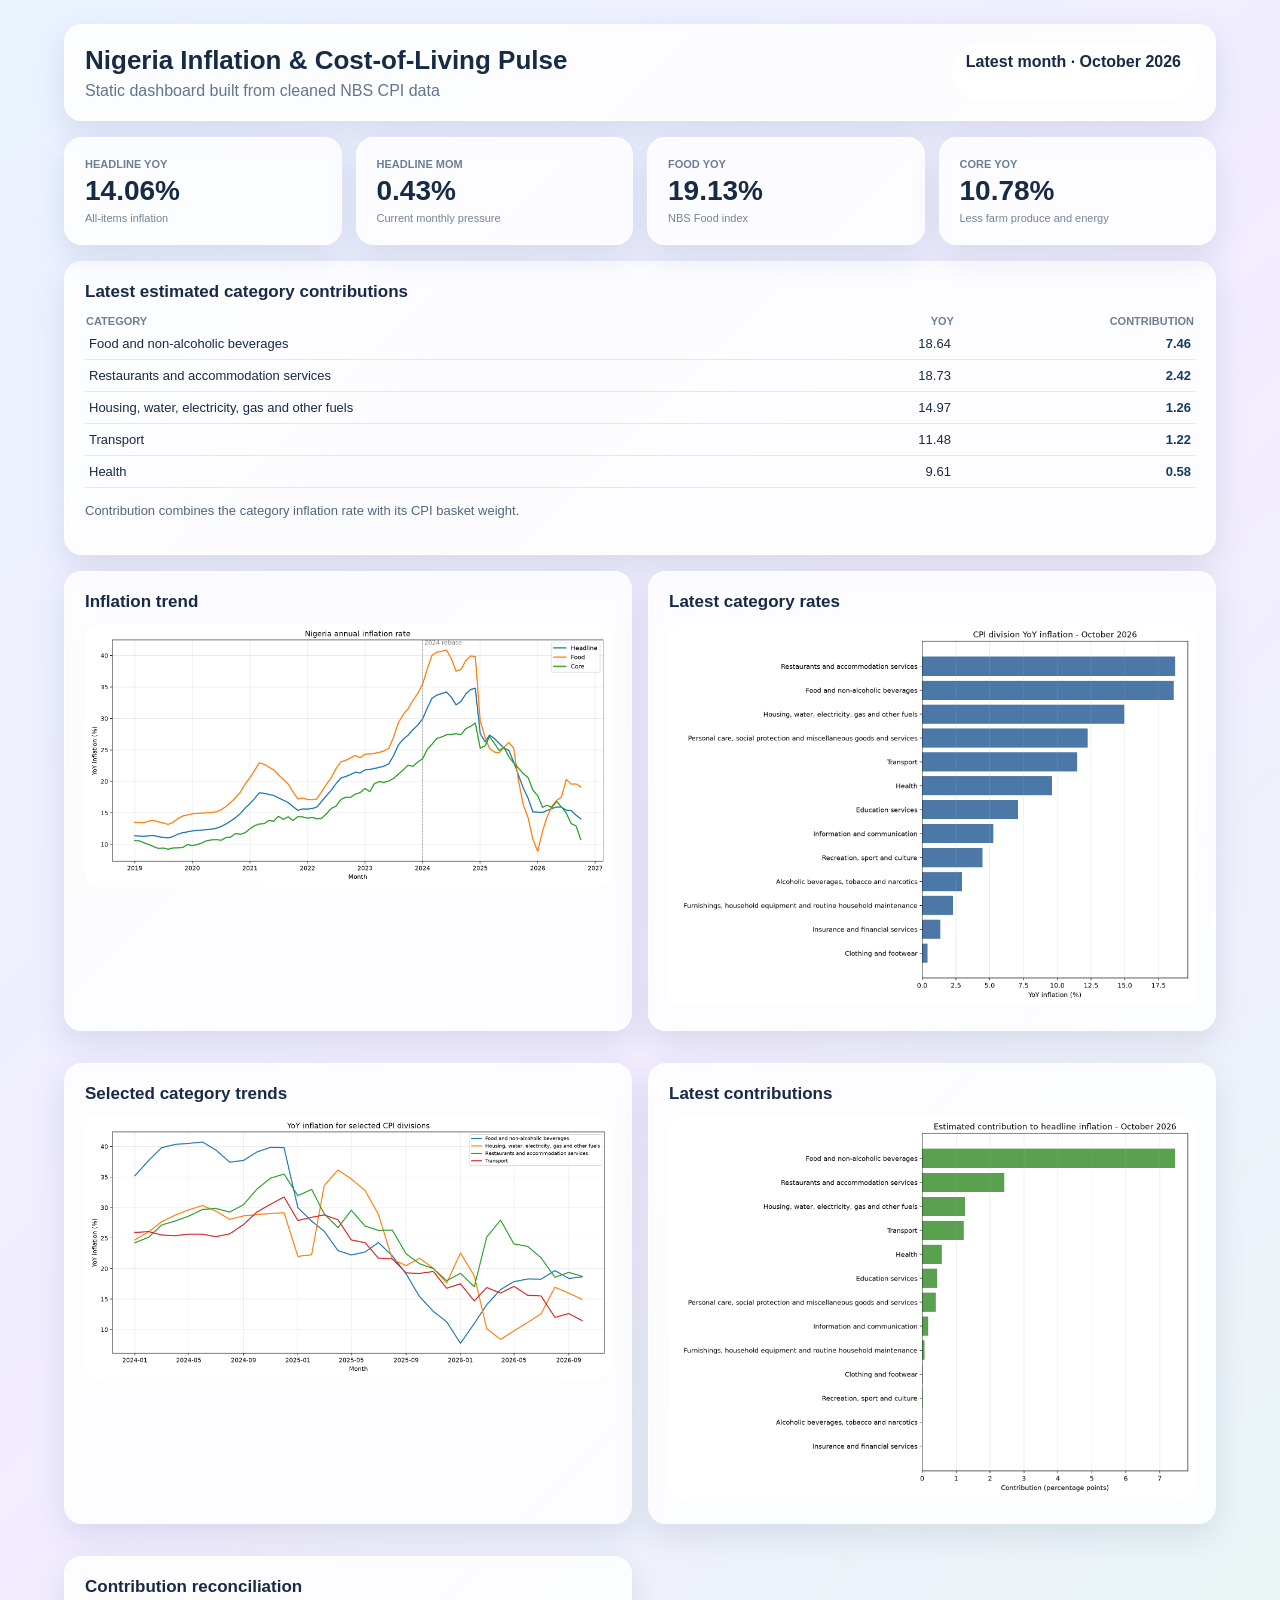
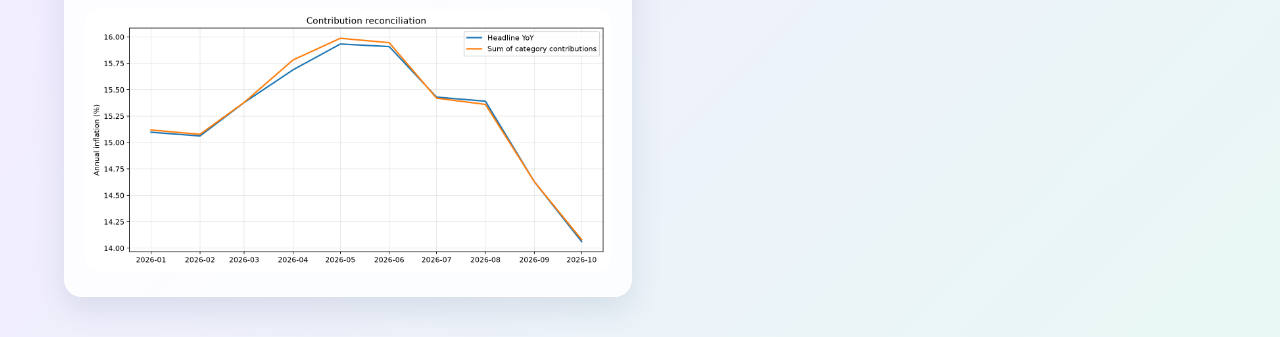
==== docs/index.html @ 459fc546 "Add static dashboard and finalize memo objectives" ====
<!doctype html>
<html lang="en">
<head>
<meta charset="utf-8">
<meta name="viewport" content="width=device-width, initial-scale=1">
<title>Nigeria Inflation &amp; Cost-of-Living Pulse — Dashboard</title>
<style>
* { box-sizing: border-box; }
body {
  margin: 0;
  font-family: Segoe UI, Arial, sans-serif;
  color: #172b45;
  background: linear-gradient(135deg, #eaf2ff, #f2ecff 50%, #e8f8f4);
}
.dashboard { max-width: 1200px; margin: 0 auto; padding: 24px; }
.card {
  background: rgba(255,255,255,.82);
  border: 1px solid rgba(255,255,255,.95);
  border-radius: 18px;
  padding: 20px;
  box-shadow: 0 12px 30px rgba(40,70,110,.12);
  margin-bottom: 16px;
}
.header { display: flex; justify-content: space-between; gap: 16px; flex-wrap: wrap; }
h1 { margin: 0; font-size: 26px; }
.subtitle { margin-top: 6px; color: #61758d; }
.pill { padding: 8px 14px; border-radius: 999px; background: white; font-weight: 700; }
.kpis { display: grid; grid-template-columns: repeat(4, 1fr); gap: 14px; }
.kpi .label { font-size: 11px; text-transform: uppercase; color: #6c7f94; font-weight: 800; }
.kpi .value { font-size: 28px; font-weight: 800; margin-top: 5px; }
.kpi .sub { font-size: 11px; color: #71849a; margin-top: 5px; }
.grid { display: grid; grid-template-columns: 1fr 1fr; gap: 16px; }
h2 { margin: 0 0 12px; font-size: 17px; }
img { width: 100%; height: auto; border-radius: 12px; }
table { width: 100%; border-collapse: collapse; font-size: 13px; }
th { text-align: left; font-size: 11px; text-transform: uppercase; color: #6c7f94; }
td { padding: 8px 4px; border-bottom: 1px solid #dfe8f2; }
.num { text-align: right; white-space: nowrap; }
.strong { font-weight: 800; color: #123f61; }
.note { font-size: 13px; color: #52677f; line-height: 1.5; }
@media (max-width: 800px) {
  .kpis, .grid { grid-template-columns: 1fr; }
}
</style>
</head>
<body>
<div class="dashboard">
  <header class="card header">
    <div>
      <h1>Nigeria Inflation &amp; Cost-of-Living Pulse</h1>
      <div class="subtitle">Static dashboard built from cleaned NBS CPI data</div>
    </div>
    <div class="pill">Latest month · October 2026</div>
  </header>

  <section class="kpis">
    <div class="card kpi">
      <div class="label">Headline YoY</div>
      <div class="value">14.06%</div>
      <div class="sub">All-items inflation</div>
    </div>
    <div class="card kpi">
      <div class="label">Headline MoM</div>
      <div class="value">0.43%</div>
      <div class="sub">Current monthly pressure</div>
    </div>
    <div class="card kpi">
      <div class="label">Food YoY</div>
      <div class="value">19.13%</div>
      <div class="sub">NBS Food index</div>
    </div>
    <div class="card kpi">
      <div class="label">Core YoY</div>
      <div class="value">10.78%</div>
      <div class="sub">Less farm produce and energy</div>
    </div>
  </section>

  <section class="card">
    <h2>Latest estimated category contributions</h2>
    <table>
      <thead>
        <tr><th>Category</th><th class="num">YoY</th><th class="num">Contribution</th></tr>
      </thead>
      <tbody><tr><td>Food and non-alcoholic beverages</td><td class='num'>18.64</td><td class='num strong'>7.46</td></tr><tr><td>Restaurants and accommodation services</td><td class='num'>18.73</td><td class='num strong'>2.42</td></tr><tr><td>Housing, water, electricity, gas and other fuels</td><td class='num'>14.97</td><td class='num strong'>1.26</td></tr><tr><td>Transport</td><td class='num'>11.48</td><td class='num strong'>1.22</td></tr><tr><td>Health</td><td class='num'>9.61</td><td class='num strong'>0.58</td></tr></tbody>
    </table>
    <p class="note">Contribution combines the category inflation rate with its CPI basket weight.</p>
  </section>

  <section class="grid">
    <div class="card"><h2>Inflation trend</h2><img src="inflation_trends.png" alt="Inflation trend"></div>
    <div class="card"><h2>Latest category rates</h2><img src="category_yoy_latest.png" alt="Latest category rates"></div>
    <div class="card"><h2>Selected category trends</h2><img src="key_category_trends.png" alt="Selected category trends"></div>
    <div class="card"><h2>Latest contributions</h2><img src="weighted_contribution_latest.png" alt="Latest contributions"></div>
    <div class="card"><h2>Contribution reconciliation</h2><img src="contribution_reconciliation.png" alt="Contribution reconciliation"></div>
  </section>
</div>
</body>
</html>
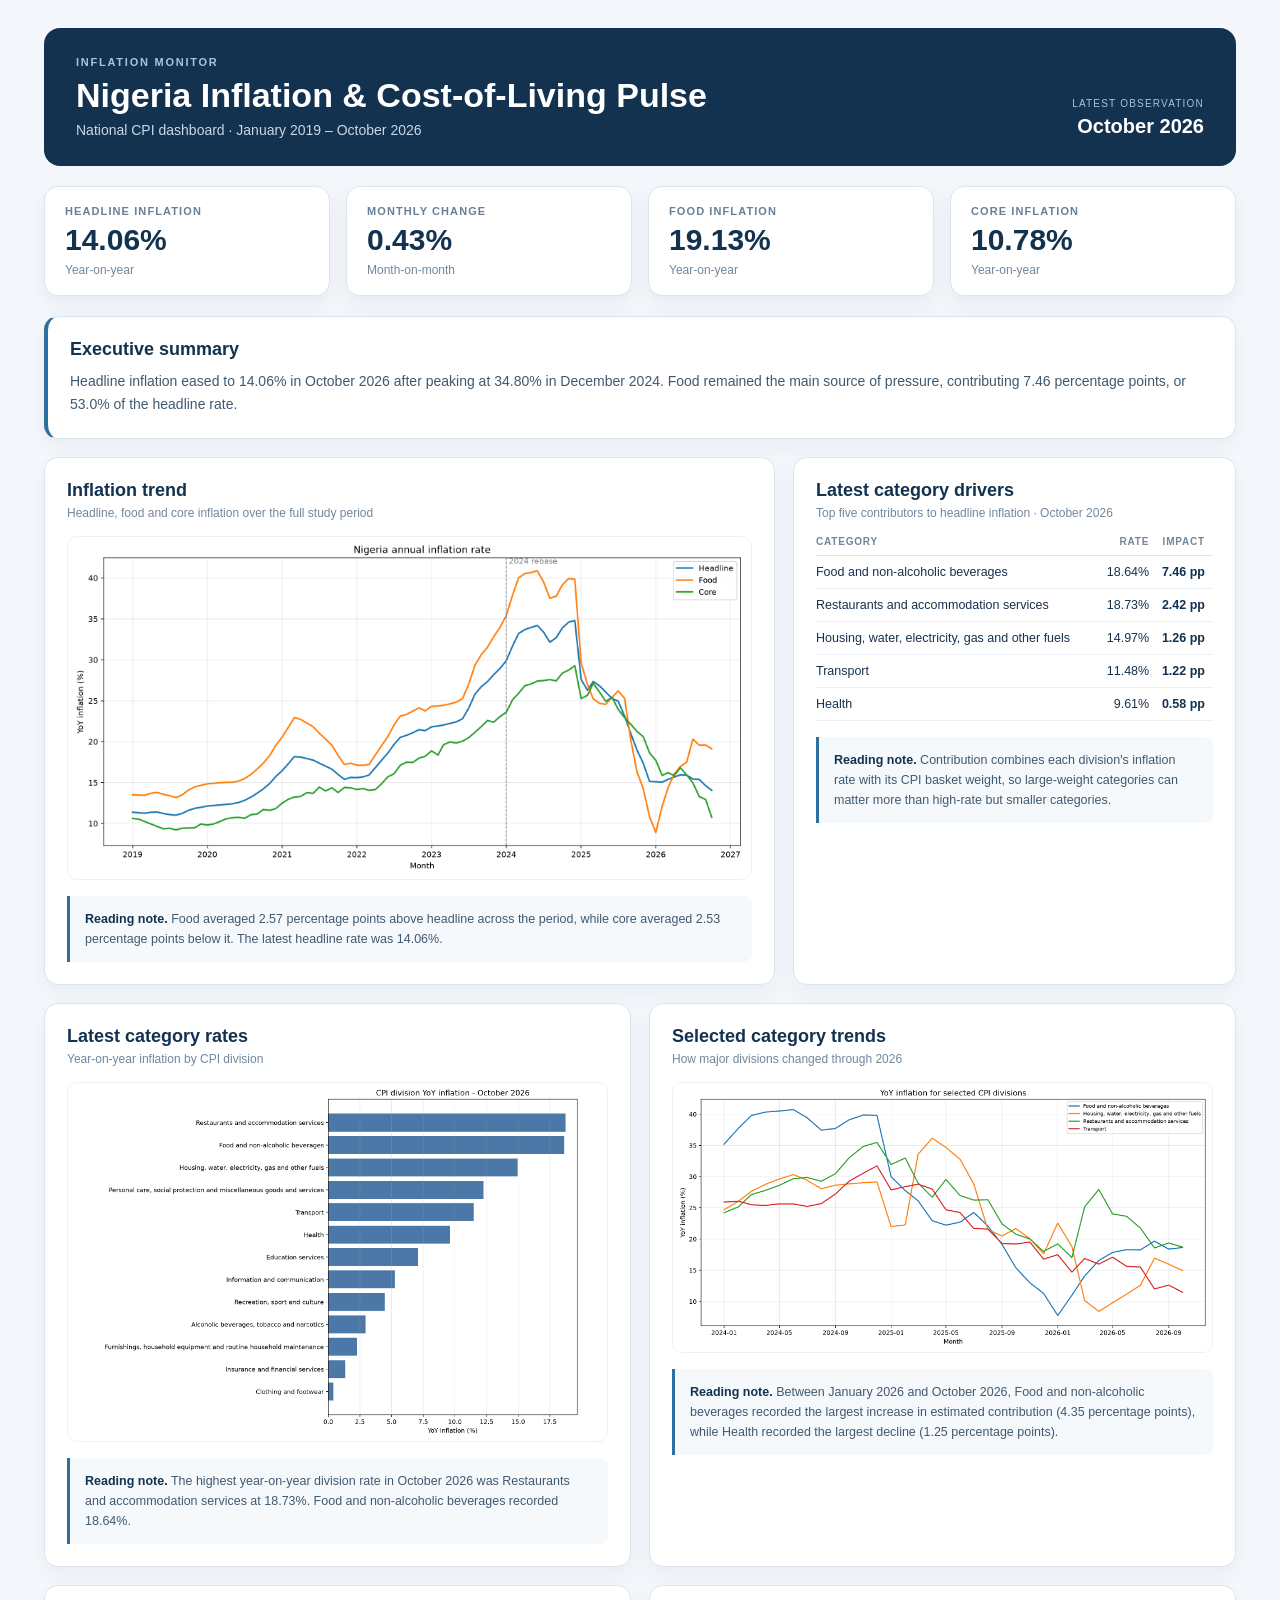
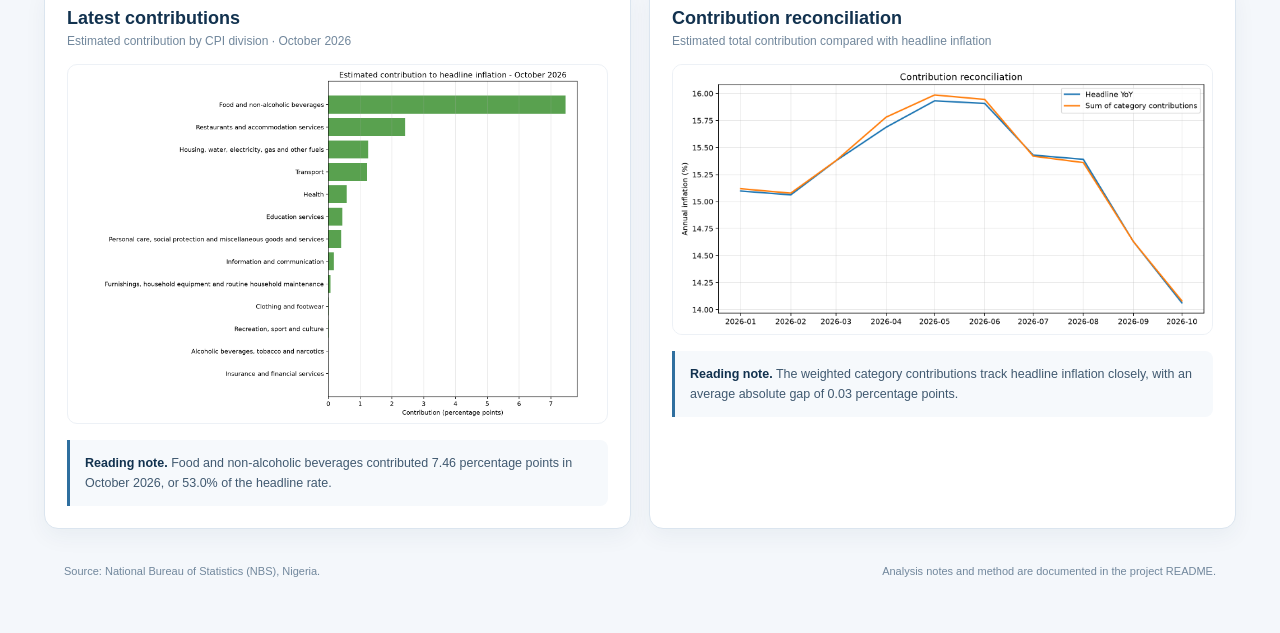
==== commit ade31b17: "Redesign dashboard layout and notes" ====
--- a/docs/index.html
+++ b/docs/index.html
@@ -9,91 +9,216 @@
 body {
   margin: 0;
   font-family: Segoe UI, Arial, sans-serif;
-  color: #172b45;
-  background: linear-gradient(135deg, #eaf2ff, #f2ecff 50%, #e8f8f4);
-}
-.dashboard { max-width: 1200px; margin: 0 auto; padding: 24px; }
-.card {
-  background: rgba(255,255,255,.82);
-  border: 1px solid rgba(255,255,255,.95);
-  border-radius: 18px;
-  padding: 20px;
-  box-shadow: 0 12px 30px rgba(40,70,110,.12);
-  margin-bottom: 16px;
-}
-.header { display: flex; justify-content: space-between; gap: 16px; flex-wrap: wrap; }
-h1 { margin: 0; font-size: 26px; }
-.subtitle { margin-top: 6px; color: #61758d; }
-.pill { padding: 8px 14px; border-radius: 999px; background: white; font-weight: 700; }
-.kpis { display: grid; grid-template-columns: repeat(4, 1fr); gap: 14px; }
-.kpi .label { font-size: 11px; text-transform: uppercase; color: #6c7f94; font-weight: 800; }
-.kpi .value { font-size: 28px; font-weight: 800; margin-top: 5px; }
-.kpi .sub { font-size: 11px; color: #71849a; margin-top: 5px; }
-.grid { display: grid; grid-template-columns: 1fr 1fr; gap: 16px; }
-h2 { margin: 0 0 12px; font-size: 17px; }
-img { width: 100%; height: auto; border-radius: 12px; }
-table { width: 100%; border-collapse: collapse; font-size: 13px; }
-th { text-align: left; font-size: 11px; text-transform: uppercase; color: #6c7f94; }
-td { padding: 8px 4px; border-bottom: 1px solid #dfe8f2; }
+  color: #17324d;
+  background: #f4f7fb;
+}
+.dashboard { max-width: 1240px; margin: 0 auto; padding: 28px 24px 40px; }
+.hero {
+  background: #12324f;
+  color: #fff;
+  border-radius: 16px;
+  padding: 28px 32px;
+  display: flex;
+  align-items: flex-end;
+  justify-content: space-between;
+  gap: 24px;
+}
+.eyebrow {
+  font-size: 11px;
+  letter-spacing: .16em;
+  text-transform: uppercase;
+  color: #a8c4dc;
+  font-weight: 700;
+}
+.hero h1 { margin: 8px 0 7px; font-size: clamp(24px, 3vw, 34px); line-height: 1.15; }
+.hero p { margin: 0; color: #c7d8e8; font-size: 14px; }
+.period { text-align: right; min-width: 170px; }
+.period span { display: block; font-size: 10px; letter-spacing: .12em; text-transform: uppercase; color: #a8c4dc; }
+.period strong { display: block; margin-top: 6px; font-size: 20px; }
+.kpis {
+  display: grid;
+  grid-template-columns: repeat(4, minmax(0, 1fr));
+  gap: 16px;
+  margin: 20px 0;
+}
+.kpi {
+  background: #fff;
+  border: 1px solid #dbe5ef;
+  border-radius: 14px;
+  padding: 18px 20px;
+  box-shadow: 0 8px 22px rgba(18, 50, 79, .06);
+}
+.kpi .label { font-size: 11px; letter-spacing: .1em; text-transform: uppercase; color: #678096; font-weight: 800; }
+.kpi .value { margin-top: 8px; font-size: 30px; font-weight: 800; color: #12324f; line-height: 1; }
+.kpi .meta { display: block; margin-top: 8px; color: #71879c; font-size: 12px; }
+.panel {
+  background: #fff;
+  border: 1px solid #dbe5ef;
+  border-radius: 14px;
+  padding: 22px;
+  box-shadow: 0 8px 22px rgba(18, 50, 79, .05);
+}
+.panel h2 { margin: 0; font-size: 18px; color: #12324f; }
+.kicker { margin: 5px 0 16px; color: #71879c; font-size: 12px; }
+.summary { margin-bottom: 18px; border-left: 4px solid #2f6f9f; }
+.summary p { margin: 10px 0 0; font-size: 14px; line-height: 1.65; color: #405970; }
+.main-grid, .chart-grid { display: grid; gap: 18px; }
+.main-grid { grid-template-columns: minmax(0, 1.65fr) minmax(320px, 1fr); align-items: stretch; }
+.chart-grid { grid-template-columns: repeat(2, minmax(0, 1fr)); margin-top: 18px; }
+.chart img {
+  display: block;
+  width: 100%;
+  max-height: 360px;
+  object-fit: contain;
+  background: #fff;
+  border: 1px solid #edf1f6;
+  border-radius: 10px;
+}
+.primary .chart img { max-height: 430px; }
+.writeup {
+  margin-top: 16px;
+  padding: 13px 15px;
+  border-left: 3px solid #2f6f9f;
+  background: #f6f9fc;
+  color: #405970;
+  font-size: 12.5px;
+  line-height: 1.6;
+  border-radius: 0 8px 8px 0;
+}
+.writeup strong { color: #12324f; }
+table { width: 100%; border-collapse: collapse; font-size: 12.5px; }
+th {
+  text-align: left;
+  font-size: 10px;
+  letter-spacing: .08em;
+  text-transform: uppercase;
+  color: #71879c;
+  padding: 0 8px 8px 0;
+  border-bottom: 1px solid #dbe5ef;
+}
+td { padding: 9px 8px 9px 0; border-bottom: 1px solid #edf1f6; vertical-align: top; }
 .num { text-align: right; white-space: nowrap; }
-.strong { font-weight: 800; color: #123f61; }
-.note { font-size: 13px; color: #52677f; line-height: 1.5; }
-@media (max-width: 800px) {
-  .kpis, .grid { grid-template-columns: 1fr; }
+.strong { font-weight: 800; color: #12324f; }
+footer {
+  margin-top: 20px;
+  padding: 16px 20px;
+  display: flex;
+  justify-content: space-between;
+  gap: 16px;
+  flex-wrap: wrap;
+  color: #71879c;
+  font-size: 11px;
+}
+@media (max-width: 980px) {
+  .kpis { grid-template-columns: repeat(2, minmax(0, 1fr)); }
+  .main-grid, .chart-grid { grid-template-columns: 1fr; }
+}
+@media (max-width: 620px) {
+  .dashboard { padding: 16px 12px 28px; }
+  .hero { align-items: flex-start; flex-direction: column; padding: 22px; }
+  .period { text-align: left; }
+  .kpis { grid-template-columns: 1fr; }
+  .panel { padding: 18px; }
 }
 </style>
 </head>
 <body>
 <div class="dashboard">
-  <header class="card header">
+  <header class="hero">
     <div>
+      <div class="eyebrow">Inflation monitor</div>
       <h1>Nigeria Inflation &amp; Cost-of-Living Pulse</h1>
-      <div class="subtitle">Static dashboard built from cleaned NBS CPI data</div>
-    </div>
-    <div class="pill">Latest month · October 2026</div>
+      <p>National CPI dashboard · January 2019 – October 2026</p>
+    </div>
+    <div class="period">
+      <span>Latest observation</span>
+      <strong>October 2026</strong>
+    </div>
   </header>
 
   <section class="kpis">
-    <div class="card kpi">
-      <div class="label">Headline YoY</div>
+    <div class="kpi">
+      <div class="label">Headline inflation</div>
       <div class="value">14.06%</div>
-      <div class="sub">All-items inflation</div>
-    </div>
-    <div class="card kpi">
-      <div class="label">Headline MoM</div>
+      <span class="meta">Year-on-year</span>
+    </div>
+    <div class="kpi">
+      <div class="label">Monthly change</div>
       <div class="value">0.43%</div>
-      <div class="sub">Current monthly pressure</div>
-    </div>
-    <div class="card kpi">
-      <div class="label">Food YoY</div>
+      <span class="meta">Month-on-month</span>
+    </div>
+    <div class="kpi">
+      <div class="label">Food inflation</div>
       <div class="value">19.13%</div>
-      <div class="sub">NBS Food index</div>
-    </div>
-    <div class="card kpi">
-      <div class="label">Core YoY</div>
+      <span class="meta">Year-on-year</span>
+    </div>
+    <div class="kpi">
+      <div class="label">Core inflation</div>
       <div class="value">10.78%</div>
-      <div class="sub">Less farm produce and energy</div>
+      <span class="meta">Year-on-year</span>
     </div>
   </section>
 
-  <section class="card">
-    <h2>Latest estimated category contributions</h2>
-    <table>
-      <thead>
-        <tr><th>Category</th><th class="num">YoY</th><th class="num">Contribution</th></tr>
-      </thead>
-      <tbody><tr><td>Food and non-alcoholic beverages</td><td class='num'>18.64</td><td class='num strong'>7.46</td></tr><tr><td>Restaurants and accommodation services</td><td class='num'>18.73</td><td class='num strong'>2.42</td></tr><tr><td>Housing, water, electricity, gas and other fuels</td><td class='num'>14.97</td><td class='num strong'>1.26</td></tr><tr><td>Transport</td><td class='num'>11.48</td><td class='num strong'>1.22</td></tr><tr><td>Health</td><td class='num'>9.61</td><td class='num strong'>0.58</td></tr></tbody>
-    </table>
-    <p class="note">Contribution combines the category inflation rate with its CPI basket weight.</p>
+  <section class="panel summary">
+    <h2>Executive summary</h2>
+    <p>Headline inflation eased to 14.06% in October 2026 after peaking at 34.80% in December 2024. Food remained the main source of pressure, contributing 7.46 percentage points, or 53.0% of the headline rate.</p>
   </section>
 
-  <section class="grid">
-    <div class="card"><h2>Inflation trend</h2><img src="inflation_trends.png" alt="Inflation trend"></div>
-    <div class="card"><h2>Latest category rates</h2><img src="category_yoy_latest.png" alt="Latest category rates"></div>
-    <div class="card"><h2>Selected category trends</h2><img src="key_category_trends.png" alt="Selected category trends"></div>
-    <div class="card"><h2>Latest contributions</h2><img src="weighted_contribution_latest.png" alt="Latest contributions"></div>
-    <div class="card"><h2>Contribution reconciliation</h2><img src="contribution_reconciliation.png" alt="Contribution reconciliation"></div>
-  </section>
+  <div class="main-grid">
+    <section class="panel primary">
+      <h2>Inflation trend</h2>
+      <p class="kicker">Headline, food and core inflation over the full study period</p>
+      <div class="chart"><img src="inflation_trends.png" alt="Headline, food and core inflation trend"></div>
+      <div class="writeup"><strong>Reading note.</strong> Food averaged 2.57 percentage points above headline across the period, while core averaged 2.53 percentage points below it. The latest headline rate was 14.06%.</div>
+    </section>
+
+    <section class="panel">
+      <h2>Latest category drivers</h2>
+      <p class="kicker">Top five contributors to headline inflation · October 2026</p>
+      <table>
+        <thead>
+          <tr><th>Category</th><th class="num">Rate</th><th class="num">Impact</th></tr>
+        </thead>
+        <tbody><tr><td>Food and non-alcoholic beverages</td><td class='num'>18.64%</td><td class='num strong'>7.46 pp</td></tr><tr><td>Restaurants and accommodation services</td><td class='num'>18.73%</td><td class='num strong'>2.42 pp</td></tr><tr><td>Housing, water, electricity, gas and other fuels</td><td class='num'>14.97%</td><td class='num strong'>1.26 pp</td></tr><tr><td>Transport</td><td class='num'>11.48%</td><td class='num strong'>1.22 pp</td></tr><tr><td>Health</td><td class='num'>9.61%</td><td class='num strong'>0.58 pp</td></tr></tbody>
+      </table>
+      <div class="writeup"><strong>Reading note.</strong> Contribution combines each division&#x27;s inflation rate with its CPI basket weight, so large-weight categories can matter more than high-rate but smaller categories.</div>
+    </section>
+  </div>
+
+  <div class="chart-grid">
+    <section class="panel">
+      <h2>Latest category rates</h2>
+      <p class="kicker">Year-on-year inflation by CPI division</p>
+      <div class="chart"><img src="category_yoy_latest.png" alt="Latest CPI division inflation rates"></div>
+      <div class="writeup"><strong>Reading note.</strong> The highest year-on-year division rate in October 2026 was Restaurants and accommodation services at 18.73%. Food and non-alcoholic beverages recorded 18.64%.</div>
+    </section>
+
+    <section class="panel">
+      <h2>Selected category trends</h2>
+      <p class="kicker">How major divisions changed through 2026</p>
+      <div class="chart"><img src="key_category_trends.png" alt="Selected CPI division trends"></div>
+      <div class="writeup"><strong>Reading note.</strong> Between January 2026 and October 2026, Food and non-alcoholic beverages recorded the largest increase in estimated contribution (4.35 percentage points), while Health recorded the largest decline (1.25 percentage points).</div>
+    </section>
+
+    <section class="panel">
+      <h2>Latest contributions</h2>
+      <p class="kicker">Estimated contribution by CPI division · October 2026</p>
+      <div class="chart"><img src="weighted_contribution_latest.png" alt="Estimated category contributions"></div>
+      <div class="writeup"><strong>Reading note.</strong> Food and non-alcoholic beverages contributed 7.46 percentage points in October 2026, or 53.0% of the headline rate.</div>
+    </section>
+
+    <section class="panel">
+      <h2>Contribution reconciliation</h2>
+      <p class="kicker">Estimated total contribution compared with headline inflation</p>
+      <div class="chart"><img src="contribution_reconciliation.png" alt="Contribution reconciliation"></div>
+      <div class="writeup"><strong>Reading note.</strong> The weighted category contributions track headline inflation closely, with an average absolute gap of 0.03 percentage points.</div>
+    </section>
+  </div>
+
+  <footer>
+    <span>Source: National Bureau of Statistics (NBS), Nigeria.</span>
+    <span>Analysis notes and method are documented in the project README.</span>
+  </footer>
 </div>
 </body>
 </html>
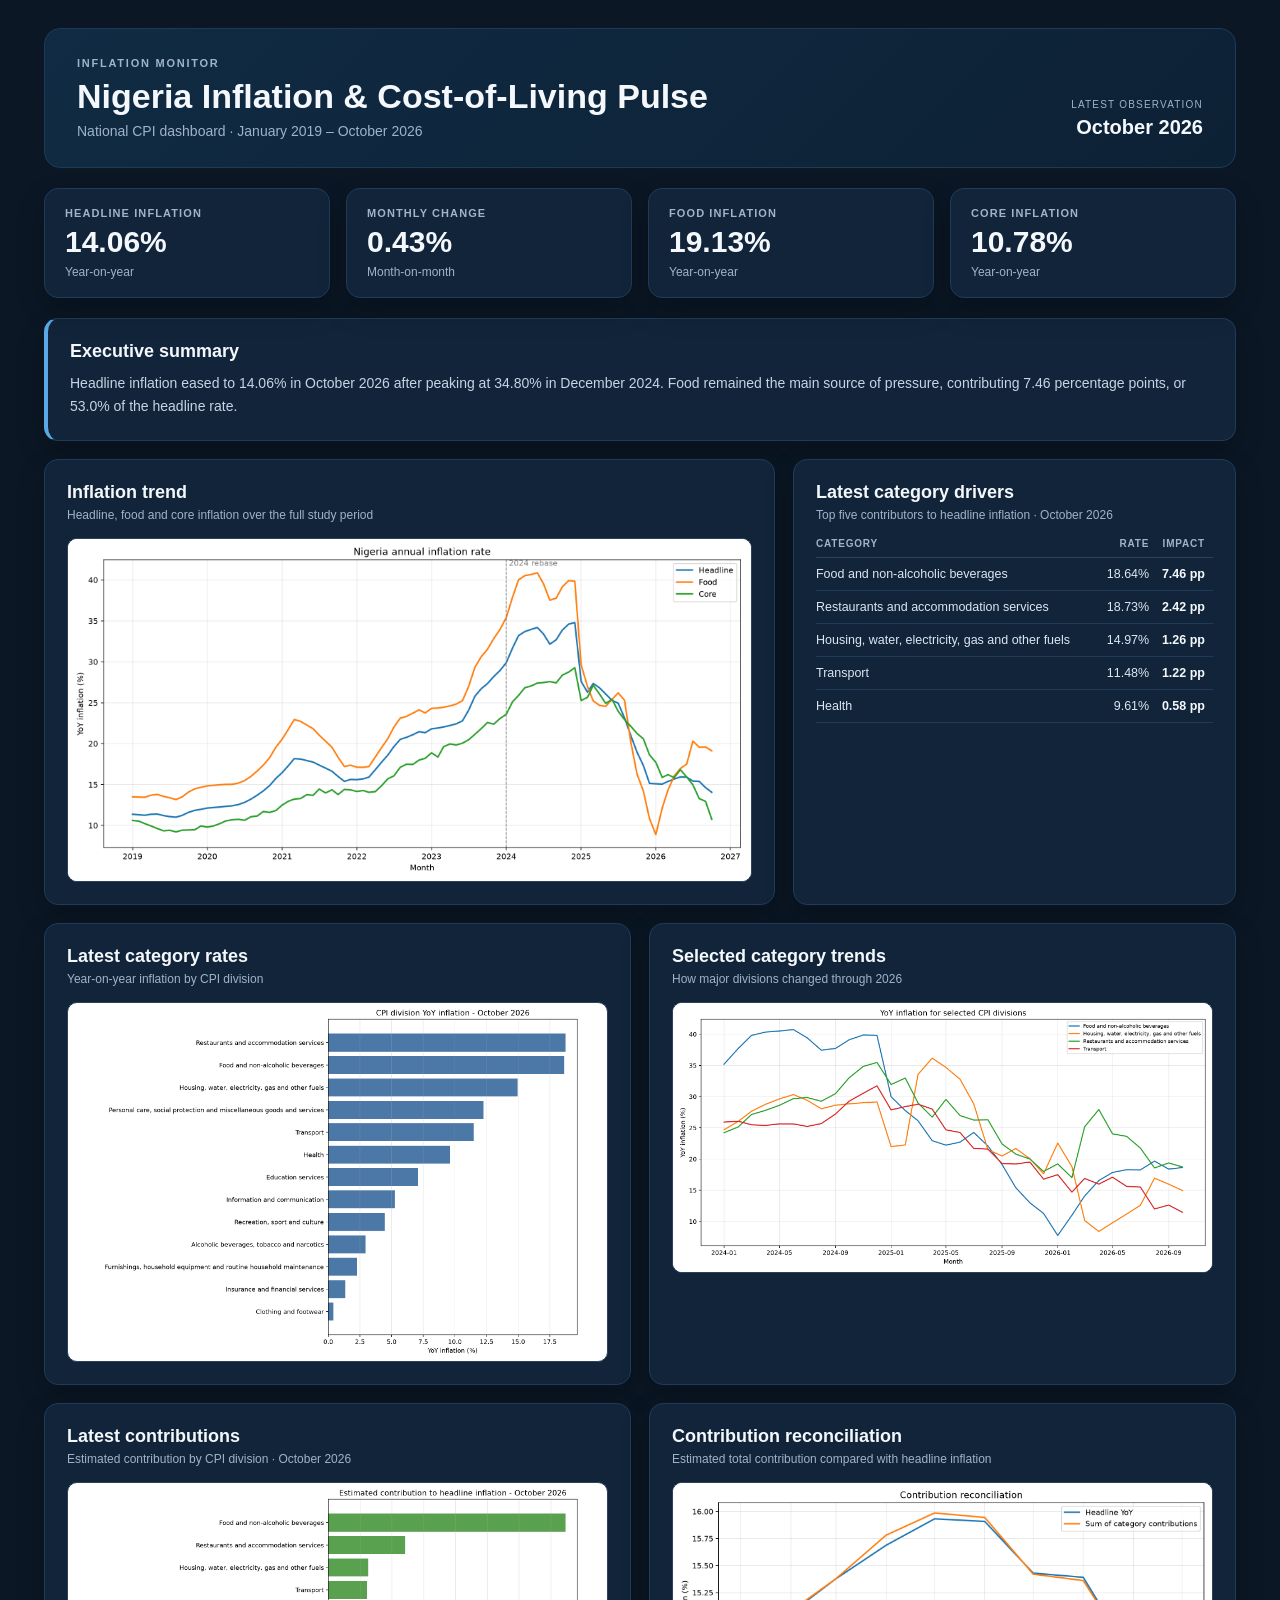
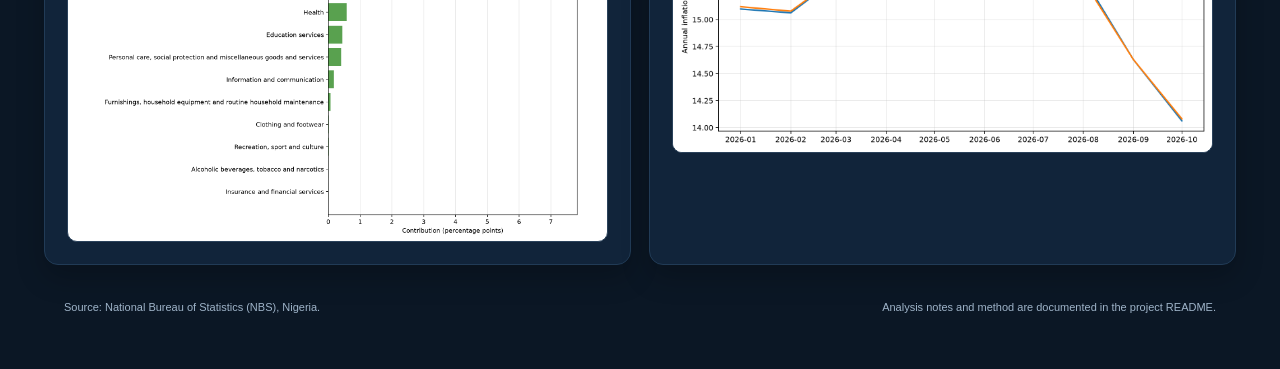
==== commit fa11ac53: "Apply dark dashboard theme" ====
--- a/docs/index.html
+++ b/docs/index.html
@@ -9,13 +9,13 @@
 body {
   margin: 0;
   font-family: Segoe UI, Arial, sans-serif;
-  color: #17324d;
-  background: #f4f7fb;
+  color: #dbe7f3;
+  background: #0b1725;
 }
 .dashboard { max-width: 1240px; margin: 0 auto; padding: 28px 24px 40px; }
 .hero {
-  background: #12324f;
-  color: #fff;
+  background: linear-gradient(135deg, #102b43, #0d2135);
+  border: 1px solid #1e3a55;
   border-radius: 16px;
   padding: 28px 32px;
   display: flex;
@@ -27,41 +27,35 @@
   font-size: 11px;
   letter-spacing: .16em;
   text-transform: uppercase;
-  color: #a8c4dc;
+  color: #9fb4c9;
   font-weight: 700;
 }
-.hero h1 { margin: 8px 0 7px; font-size: clamp(24px, 3vw, 34px); line-height: 1.15; }
-.hero p { margin: 0; color: #c7d8e8; font-size: 14px; }
+.hero h1 { margin: 8px 0 7px; font-size: clamp(24px, 3vw, 34px); line-height: 1.15; color: #f4f8fc; }
+.hero p { margin: 0; color: #9fb4c9; font-size: 14px; }
 .period { text-align: right; min-width: 170px; }
-.period span { display: block; font-size: 10px; letter-spacing: .12em; text-transform: uppercase; color: #a8c4dc; }
-.period strong { display: block; margin-top: 6px; font-size: 20px; }
+.period span { display: block; font-size: 10px; letter-spacing: .12em; text-transform: uppercase; color: #9fb4c9; }
+.period strong { display: block; margin-top: 6px; font-size: 20px; color: #f4f8fc; }
 .kpis {
   display: grid;
   grid-template-columns: repeat(4, minmax(0, 1fr));
   gap: 16px;
   margin: 20px 0;
 }
-.kpi {
-  background: #fff;
-  border: 1px solid #dbe5ef;
+.kpi, .panel {
+  background: #11243a;
+  border: 1px solid #213b56;
   border-radius: 14px;
   padding: 18px 20px;
-  box-shadow: 0 8px 22px rgba(18, 50, 79, .06);
-}
-.kpi .label { font-size: 11px; letter-spacing: .1em; text-transform: uppercase; color: #678096; font-weight: 800; }
-.kpi .value { margin-top: 8px; font-size: 30px; font-weight: 800; color: #12324f; line-height: 1; }
-.kpi .meta { display: block; margin-top: 8px; color: #71879c; font-size: 12px; }
-.panel {
-  background: #fff;
-  border: 1px solid #dbe5ef;
-  border-radius: 14px;
-  padding: 22px;
-  box-shadow: 0 8px 22px rgba(18, 50, 79, .05);
-}
-.panel h2 { margin: 0; font-size: 18px; color: #12324f; }
-.kicker { margin: 5px 0 16px; color: #71879c; font-size: 12px; }
-.summary { margin-bottom: 18px; border-left: 4px solid #2f6f9f; }
-.summary p { margin: 10px 0 0; font-size: 14px; line-height: 1.65; color: #405970; }
+  box-shadow: 0 12px 28px rgba(0, 0, 0, .22);
+}
+.panel { padding: 22px; }
+.kpi .label { font-size: 11px; letter-spacing: .1em; text-transform: uppercase; color: #9fb4c9; font-weight: 800; }
+.kpi .value { margin-top: 8px; font-size: 30px; font-weight: 800; color: #f4f8fc; line-height: 1; }
+.kpi .meta { display: block; margin-top: 8px; color: #9fb4c9; font-size: 12px; }
+.panel h2 { margin: 0; font-size: 18px; color: #f4f8fc; }
+.kicker { margin: 5px 0 16px; color: #9fb4c9; font-size: 12px; }
+.summary { margin-bottom: 18px; border-left: 4px solid #5aa9e6; }
+.summary p { margin: 10px 0 0; font-size: 14px; line-height: 1.65; color: #c6d5e4; }
 .main-grid, .chart-grid { display: grid; gap: 18px; }
 .main-grid { grid-template-columns: minmax(0, 1.65fr) minmax(320px, 1fr); align-items: stretch; }
 .chart-grid { grid-template-columns: repeat(2, minmax(0, 1fr)); margin-top: 18px; }
@@ -71,34 +65,23 @@
   max-height: 360px;
   object-fit: contain;
   background: #fff;
-  border: 1px solid #edf1f6;
+  border: 1px solid #2b425b;
   border-radius: 10px;
 }
 .primary .chart img { max-height: 430px; }
-.writeup {
-  margin-top: 16px;
-  padding: 13px 15px;
-  border-left: 3px solid #2f6f9f;
-  background: #f6f9fc;
-  color: #405970;
-  font-size: 12.5px;
-  line-height: 1.6;
-  border-radius: 0 8px 8px 0;
-}
-.writeup strong { color: #12324f; }
 table { width: 100%; border-collapse: collapse; font-size: 12.5px; }
 th {
   text-align: left;
   font-size: 10px;
   letter-spacing: .08em;
   text-transform: uppercase;
-  color: #71879c;
+  color: #9fb4c9;
   padding: 0 8px 8px 0;
-  border-bottom: 1px solid #dbe5ef;
-}
-td { padding: 9px 8px 9px 0; border-bottom: 1px solid #edf1f6; vertical-align: top; }
+  border-bottom: 1px solid #2b425b;
+}
+td { padding: 9px 8px 9px 0; border-bottom: 1px solid #213b56; vertical-align: top; }
 .num { text-align: right; white-space: nowrap; }
-.strong { font-weight: 800; color: #12324f; }
+.strong { font-weight: 800; color: #f4f8fc; }
 footer {
   margin-top: 20px;
   padding: 16px 20px;
@@ -106,7 +89,7 @@
   justify-content: space-between;
   gap: 16px;
   flex-wrap: wrap;
-  color: #71879c;
+  color: #9fb4c9;
   font-size: 11px;
 }
 @media (max-width: 980px) {
@@ -169,7 +152,6 @@
       <h2>Inflation trend</h2>
       <p class="kicker">Headline, food and core inflation over the full study period</p>
       <div class="chart"><img src="inflation_trends.png" alt="Headline, food and core inflation trend"></div>
-      <div class="writeup"><strong>Reading note.</strong> Food averaged 2.57 percentage points above headline across the period, while core averaged 2.53 percentage points below it. The latest headline rate was 14.06%.</div>
     </section>
 
     <section class="panel">
@@ -181,7 +163,6 @@
         </thead>
         <tbody><tr><td>Food and non-alcoholic beverages</td><td class='num'>18.64%</td><td class='num strong'>7.46 pp</td></tr><tr><td>Restaurants and accommodation services</td><td class='num'>18.73%</td><td class='num strong'>2.42 pp</td></tr><tr><td>Housing, water, electricity, gas and other fuels</td><td class='num'>14.97%</td><td class='num strong'>1.26 pp</td></tr><tr><td>Transport</td><td class='num'>11.48%</td><td class='num strong'>1.22 pp</td></tr><tr><td>Health</td><td class='num'>9.61%</td><td class='num strong'>0.58 pp</td></tr></tbody>
       </table>
-      <div class="writeup"><strong>Reading note.</strong> Contribution combines each division&#x27;s inflation rate with its CPI basket weight, so large-weight categories can matter more than high-rate but smaller categories.</div>
     </section>
   </div>
 
@@ -190,28 +171,24 @@
       <h2>Latest category rates</h2>
       <p class="kicker">Year-on-year inflation by CPI division</p>
       <div class="chart"><img src="category_yoy_latest.png" alt="Latest CPI division inflation rates"></div>
-      <div class="writeup"><strong>Reading note.</strong> The highest year-on-year division rate in October 2026 was Restaurants and accommodation services at 18.73%. Food and non-alcoholic beverages recorded 18.64%.</div>
     </section>
 
     <section class="panel">
       <h2>Selected category trends</h2>
       <p class="kicker">How major divisions changed through 2026</p>
       <div class="chart"><img src="key_category_trends.png" alt="Selected CPI division trends"></div>
-      <div class="writeup"><strong>Reading note.</strong> Between January 2026 and October 2026, Food and non-alcoholic beverages recorded the largest increase in estimated contribution (4.35 percentage points), while Health recorded the largest decline (1.25 percentage points).</div>
     </section>
 
     <section class="panel">
       <h2>Latest contributions</h2>
       <p class="kicker">Estimated contribution by CPI division · October 2026</p>
       <div class="chart"><img src="weighted_contribution_latest.png" alt="Estimated category contributions"></div>
-      <div class="writeup"><strong>Reading note.</strong> Food and non-alcoholic beverages contributed 7.46 percentage points in October 2026, or 53.0% of the headline rate.</div>
     </section>
 
     <section class="panel">
       <h2>Contribution reconciliation</h2>
       <p class="kicker">Estimated total contribution compared with headline inflation</p>
       <div class="chart"><img src="contribution_reconciliation.png" alt="Contribution reconciliation"></div>
-      <div class="writeup"><strong>Reading note.</strong> The weighted category contributions track headline inflation closely, with an average absolute gap of 0.03 percentage points.</div>
     </section>
   </div>
 
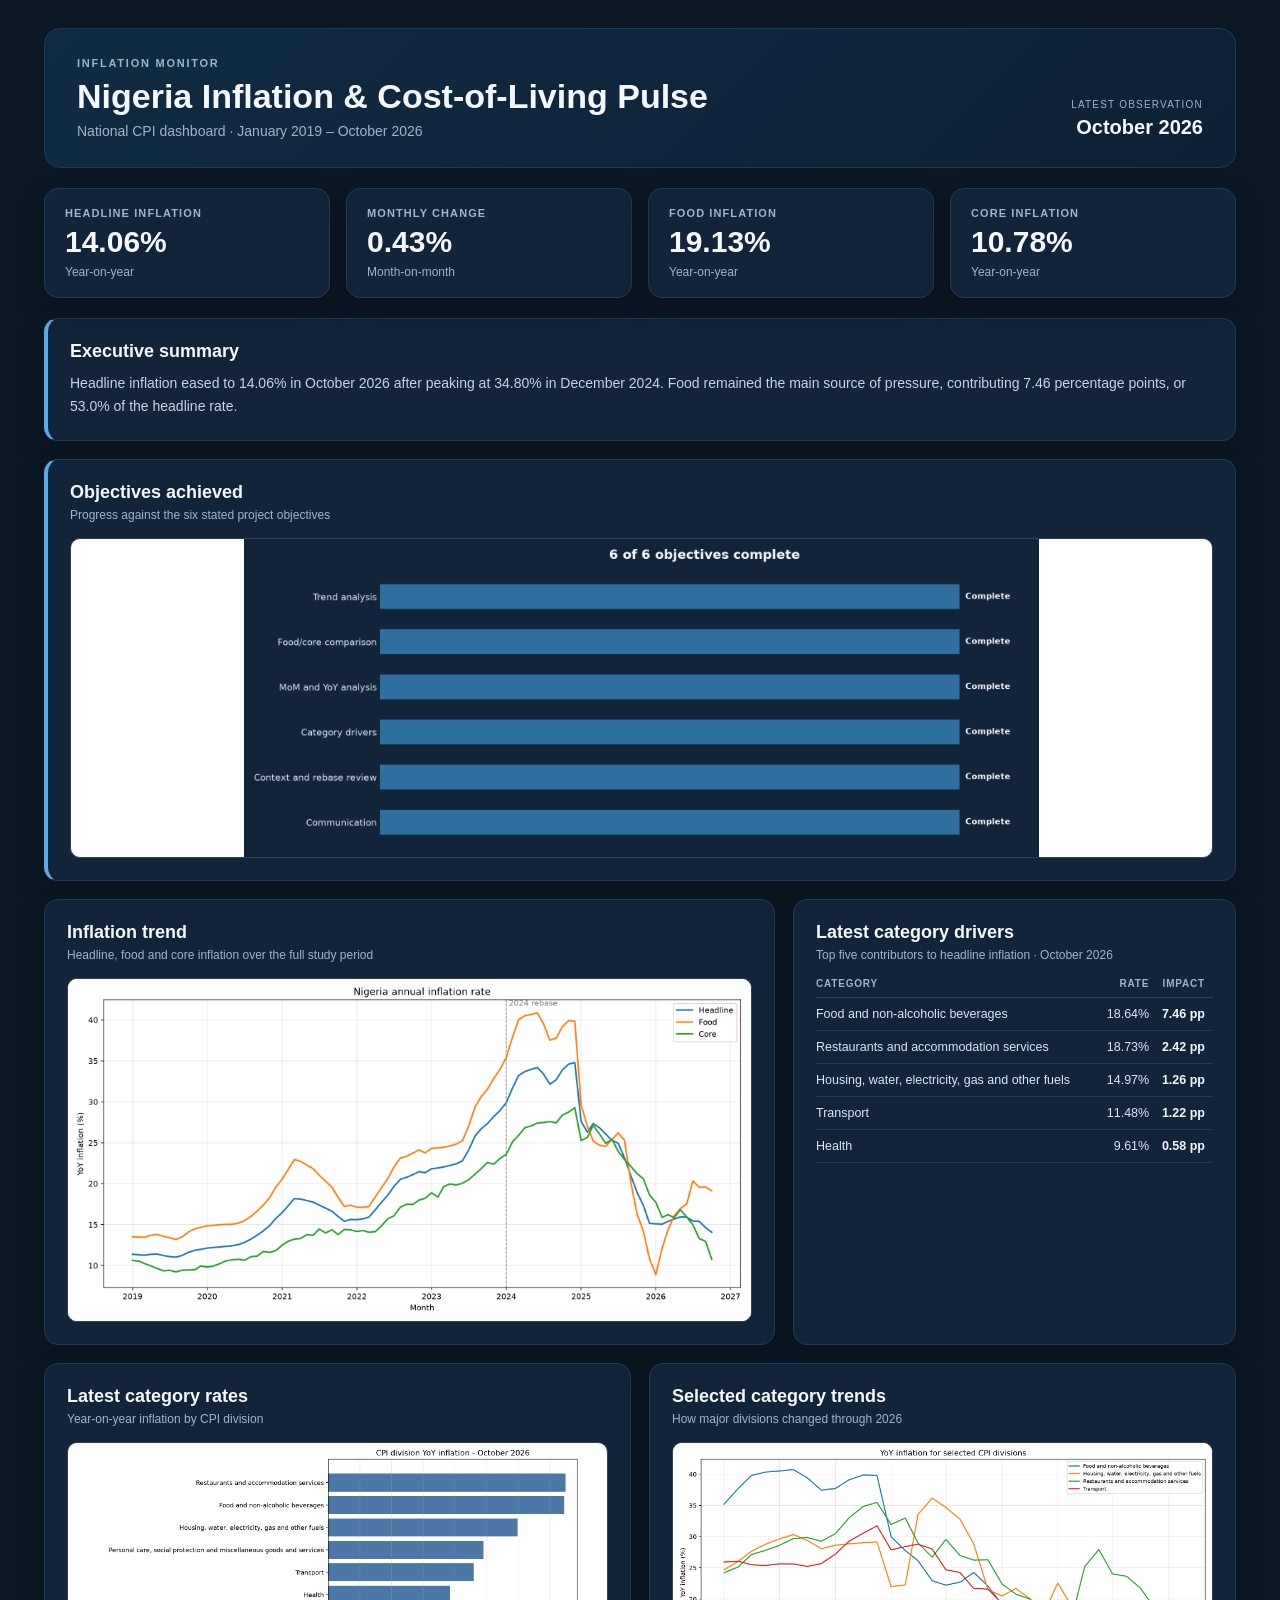
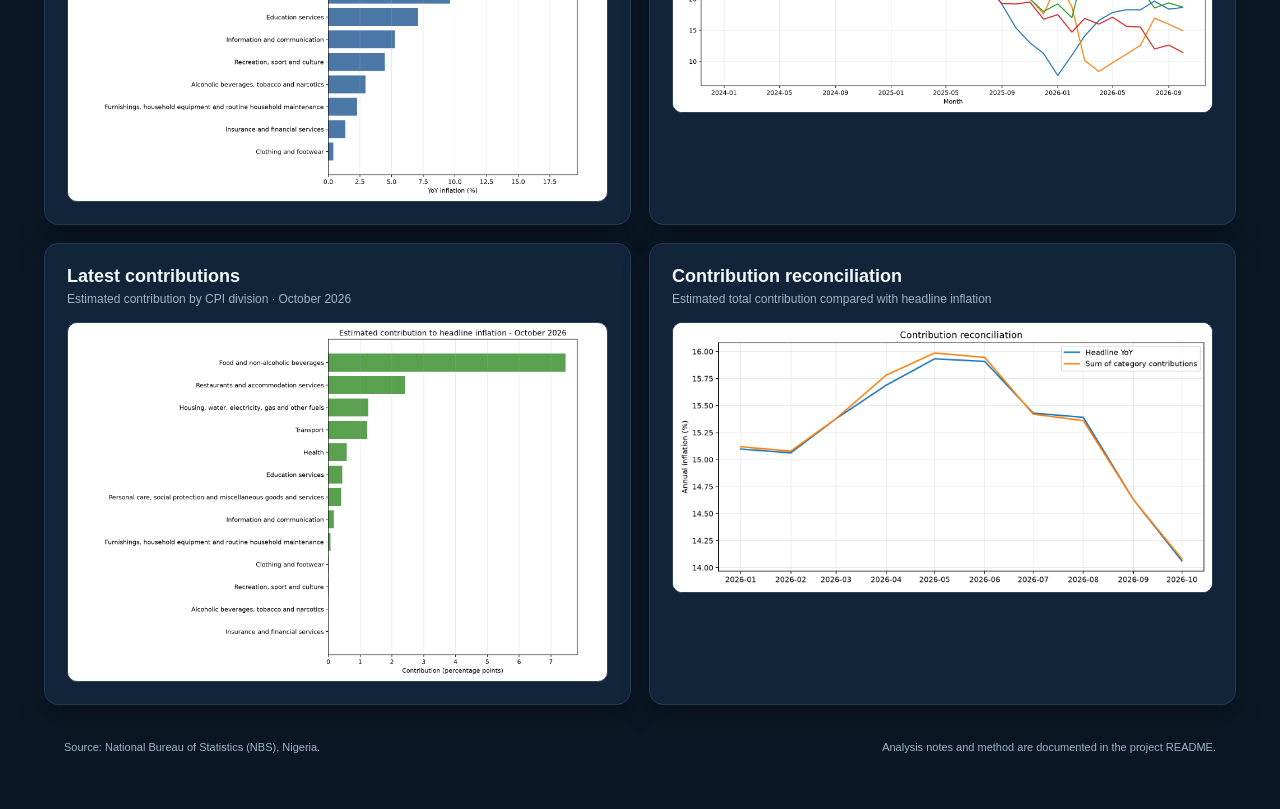
==== commit ff1a84d9: "Polish README and add objectives visual" ====
--- a/docs/index.html
+++ b/docs/index.html
@@ -56,6 +56,8 @@
 .kicker { margin: 5px 0 16px; color: #9fb4c9; font-size: 12px; }
 .summary { margin-bottom: 18px; border-left: 4px solid #5aa9e6; }
 .summary p { margin: 10px 0 0; font-size: 14px; line-height: 1.65; color: #c6d5e4; }
+.objectives { margin-bottom: 18px; border-left: 4px solid #5aa9e6; }
+.objectives .chart img { max-height: 320px; }
 .main-grid, .chart-grid { display: grid; gap: 18px; }
 .main-grid { grid-template-columns: minmax(0, 1.65fr) minmax(320px, 1fr); align-items: stretch; }
 .chart-grid { grid-template-columns: repeat(2, minmax(0, 1fr)); margin-top: 18px; }
@@ -147,6 +149,12 @@
     <p>Headline inflation eased to 14.06% in October 2026 after peaking at 34.80% in December 2024. Food remained the main source of pressure, contributing 7.46 percentage points, or 53.0% of the headline rate.</p>
   </section>
 
+  <section class="panel objectives">
+    <h2>Objectives achieved</h2>
+    <p class="kicker">Progress against the six stated project objectives</p>
+    <div class="chart"><img src="objectives_achieved.png" alt="All six project objectives marked complete"></div>
+  </section>
+
   <div class="main-grid">
     <section class="panel primary">
       <h2>Inflation trend</h2>
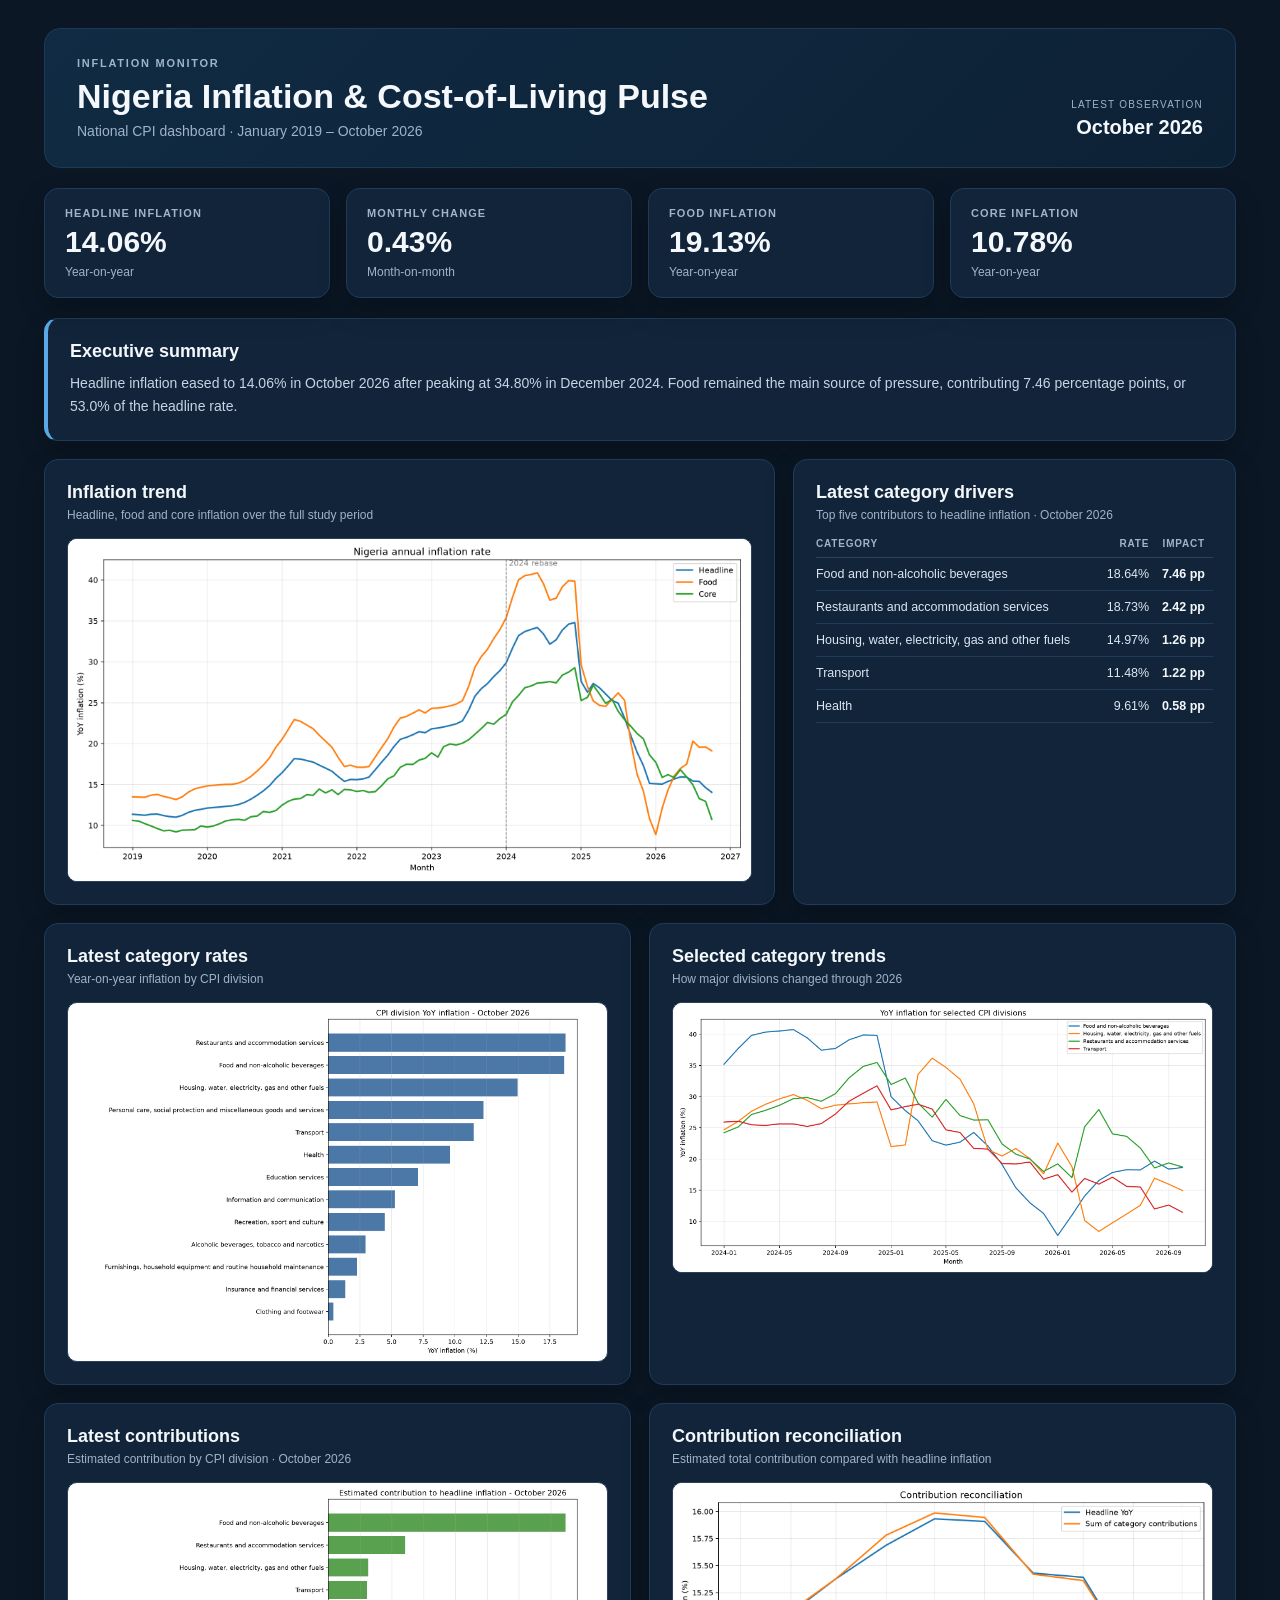
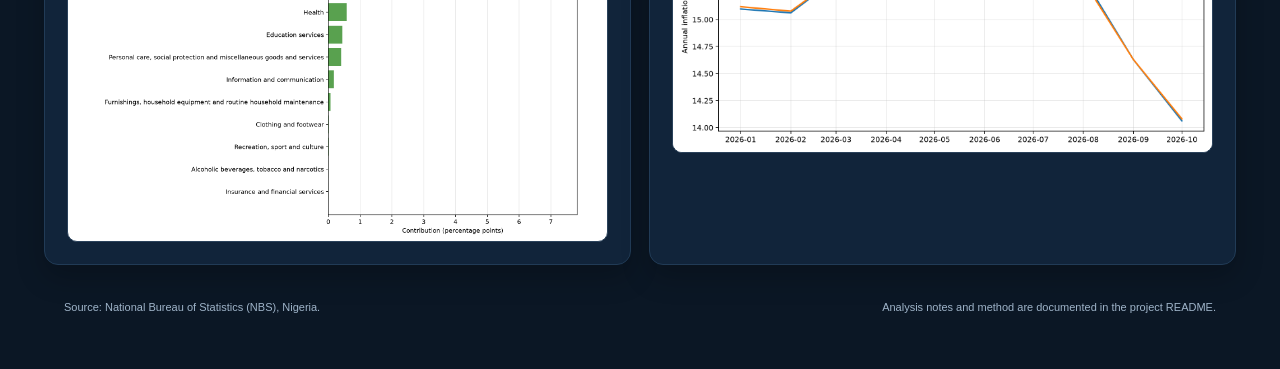
==== commit 7112465c: "Remove objectives visual from dashboard" ====
--- a/docs/index.html
+++ b/docs/index.html
@@ -4,108 +4,7 @@
 <meta charset="utf-8">
 <meta name="viewport" content="width=device-width, initial-scale=1">
 <title>Nigeria Inflation &amp; Cost-of-Living Pulse — Dashboard</title>
-<style>
-* { box-sizing: border-box; }
-body {
-  margin: 0;
-  font-family: Segoe UI, Arial, sans-serif;
-  color: #dbe7f3;
-  background: #0b1725;
-}
-.dashboard { max-width: 1240px; margin: 0 auto; padding: 28px 24px 40px; }
-.hero {
-  background: linear-gradient(135deg, #102b43, #0d2135);
-  border: 1px solid #1e3a55;
-  border-radius: 16px;
-  padding: 28px 32px;
-  display: flex;
-  align-items: flex-end;
-  justify-content: space-between;
-  gap: 24px;
-}
-.eyebrow {
-  font-size: 11px;
-  letter-spacing: .16em;
-  text-transform: uppercase;
-  color: #9fb4c9;
-  font-weight: 700;
-}
-.hero h1 { margin: 8px 0 7px; font-size: clamp(24px, 3vw, 34px); line-height: 1.15; color: #f4f8fc; }
-.hero p { margin: 0; color: #9fb4c9; font-size: 14px; }
-.period { text-align: right; min-width: 170px; }
-.period span { display: block; font-size: 10px; letter-spacing: .12em; text-transform: uppercase; color: #9fb4c9; }
-.period strong { display: block; margin-top: 6px; font-size: 20px; color: #f4f8fc; }
-.kpis {
-  display: grid;
-  grid-template-columns: repeat(4, minmax(0, 1fr));
-  gap: 16px;
-  margin: 20px 0;
-}
-.kpi, .panel {
-  background: #11243a;
-  border: 1px solid #213b56;
-  border-radius: 14px;
-  padding: 18px 20px;
-  box-shadow: 0 12px 28px rgba(0, 0, 0, .22);
-}
-.panel { padding: 22px; }
-.kpi .label { font-size: 11px; letter-spacing: .1em; text-transform: uppercase; color: #9fb4c9; font-weight: 800; }
-.kpi .value { margin-top: 8px; font-size: 30px; font-weight: 800; color: #f4f8fc; line-height: 1; }
-.kpi .meta { display: block; margin-top: 8px; color: #9fb4c9; font-size: 12px; }
-.panel h2 { margin: 0; font-size: 18px; color: #f4f8fc; }
-.kicker { margin: 5px 0 16px; color: #9fb4c9; font-size: 12px; }
-.summary { margin-bottom: 18px; border-left: 4px solid #5aa9e6; }
-.summary p { margin: 10px 0 0; font-size: 14px; line-height: 1.65; color: #c6d5e4; }
-.objectives { margin-bottom: 18px; border-left: 4px solid #5aa9e6; }
-.objectives .chart img { max-height: 320px; }
-.main-grid, .chart-grid { display: grid; gap: 18px; }
-.main-grid { grid-template-columns: minmax(0, 1.65fr) minmax(320px, 1fr); align-items: stretch; }
-.chart-grid { grid-template-columns: repeat(2, minmax(0, 1fr)); margin-top: 18px; }
-.chart img {
-  display: block;
-  width: 100%;
-  max-height: 360px;
-  object-fit: contain;
-  background: #fff;
-  border: 1px solid #2b425b;
-  border-radius: 10px;
-}
-.primary .chart img { max-height: 430px; }
-table { width: 100%; border-collapse: collapse; font-size: 12.5px; }
-th {
-  text-align: left;
-  font-size: 10px;
-  letter-spacing: .08em;
-  text-transform: uppercase;
-  color: #9fb4c9;
-  padding: 0 8px 8px 0;
-  border-bottom: 1px solid #2b425b;
-}
-td { padding: 9px 8px 9px 0; border-bottom: 1px solid #213b56; vertical-align: top; }
-.num { text-align: right; white-space: nowrap; }
-.strong { font-weight: 800; color: #f4f8fc; }
-footer {
-  margin-top: 20px;
-  padding: 16px 20px;
-  display: flex;
-  justify-content: space-between;
-  gap: 16px;
-  flex-wrap: wrap;
-  color: #9fb4c9;
-  font-size: 11px;
-}
-@media (max-width: 980px) {
-  .kpis { grid-template-columns: repeat(2, minmax(0, 1fr)); }
-  .main-grid, .chart-grid { grid-template-columns: 1fr; }
-}
-@media (max-width: 620px) {
-  .dashboard { padding: 16px 12px 28px; }
-  .hero { align-items: flex-start; flex-direction: column; padding: 22px; }
-  .period { text-align: left; }
-  .kpis { grid-template-columns: 1fr; }
-  .panel { padding: 18px; }
-}
-</style>
+<link rel="stylesheet" href="dashboard.css">
 </head>
 <body>
 <div class="dashboard">
@@ -147,12 +46,6 @@
   <section class="panel summary">
     <h2>Executive summary</h2>
     <p>Headline inflation eased to 14.06% in October 2026 after peaking at 34.80% in December 2024. Food remained the main source of pressure, contributing 7.46 percentage points, or 53.0% of the headline rate.</p>
-  </section>
-
-  <section class="panel objectives">
-    <h2>Objectives achieved</h2>
-    <p class="kicker">Progress against the six stated project objectives</p>
-    <div class="chart"><img src="objectives_achieved.png" alt="All six project objectives marked complete"></div>
   </section>
 
   <div class="main-grid">
--- a/docs/dashboard.css
+++ b/docs/dashboard.css
@@ -0,0 +1,98 @@
+* { box-sizing: border-box; }
+body {
+  margin: 0;
+  font-family: Segoe UI, Arial, sans-serif;
+  color: #dbe7f3;
+  background: #0b1725;
+}
+.dashboard { max-width: 1240px; margin: 0 auto; padding: 28px 24px 40px; }
+.hero {
+  background: linear-gradient(135deg, #102b43, #0d2135);
+  border: 1px solid #1e3a55;
+  border-radius: 16px;
+  padding: 28px 32px;
+  display: flex;
+  align-items: flex-end;
+  justify-content: space-between;
+  gap: 24px;
+}
+.eyebrow {
+  font-size: 11px;
+  letter-spacing: .16em;
+  text-transform: uppercase;
+  color: #9fb4c9;
+  font-weight: 700;
+}
+.hero h1 { margin: 8px 0 7px; font-size: clamp(24px, 3vw, 34px); line-height: 1.15; color: #f4f8fc; }
+.hero p { margin: 0; color: #9fb4c9; font-size: 14px; }
+.period { text-align: right; min-width: 170px; }
+.period span { display: block; font-size: 10px; letter-spacing: .12em; text-transform: uppercase; color: #9fb4c9; }
+.period strong { display: block; margin-top: 6px; font-size: 20px; color: #f4f8fc; }
+.kpis {
+  display: grid;
+  grid-template-columns: repeat(4, minmax(0, 1fr));
+  gap: 16px;
+  margin: 20px 0;
+}
+.kpi, .panel {
+  background: #11243a;
+  border: 1px solid #213b56;
+  border-radius: 14px;
+  padding: 18px 20px;
+  box-shadow: 0 12px 28px rgba(0, 0, 0, .22);
+}
+.panel { padding: 22px; }
+.kpi .label { font-size: 11px; letter-spacing: .1em; text-transform: uppercase; color: #9fb4c9; font-weight: 800; }
+.kpi .value { margin-top: 8px; font-size: 30px; font-weight: 800; color: #f4f8fc; line-height: 1; }
+.kpi .meta { display: block; margin-top: 8px; color: #9fb4c9; font-size: 12px; }
+.panel h2 { margin: 0; font-size: 18px; color: #f4f8fc; }
+.kicker { margin: 5px 0 16px; color: #9fb4c9; font-size: 12px; }
+.summary { margin-bottom: 18px; border-left: 4px solid #5aa9e6; }
+.summary p { margin: 10px 0 0; font-size: 14px; line-height: 1.65; color: #c6d5e4; }
+.main-grid, .chart-grid { display: grid; gap: 18px; }
+.main-grid { grid-template-columns: minmax(0, 1.65fr) minmax(320px, 1fr); align-items: stretch; }
+.chart-grid { grid-template-columns: repeat(2, minmax(0, 1fr)); margin-top: 18px; }
+.chart img {
+  display: block;
+  width: 100%;
+  max-height: 360px;
+  object-fit: contain;
+  background: #fff;
+  border: 1px solid #2b425b;
+  border-radius: 10px;
+}
+.primary .chart img { max-height: 430px; }
+table { width: 100%; border-collapse: collapse; font-size: 12.5px; }
+th {
+  text-align: left;
+  font-size: 10px;
+  letter-spacing: .08em;
+  text-transform: uppercase;
+  color: #9fb4c9;
+  padding: 0 8px 8px 0;
+  border-bottom: 1px solid #2b425b;
+}
+td { padding: 9px 8px 9px 0; border-bottom: 1px solid #213b56; vertical-align: top; }
+.num { text-align: right; white-space: nowrap; }
+.strong { font-weight: 800; color: #f4f8fc; }
+footer {
+  margin-top: 20px;
+  padding: 16px 20px;
+  display: flex;
+  justify-content: space-between;
+  gap: 16px;
+  flex-wrap: wrap;
+  color: #9fb4c9;
+  font-size: 11px;
+}
+@media (max-width: 980px) {
+  .kpis { grid-template-columns: repeat(2, minmax(0, 1fr)); }
+  .main-grid, .chart-grid { grid-template-columns: 1fr; }
+}
+@media (max-width: 620px) {
+  .dashboard { padding: 16px 12px 28px; }
+  .hero { align-items: flex-start; flex-direction: column; padding: 22px; }
+  .period { text-align: left; }
+  .kpis { grid-template-columns: 1fr; }
+  .panel { padding: 18px; }
+}
